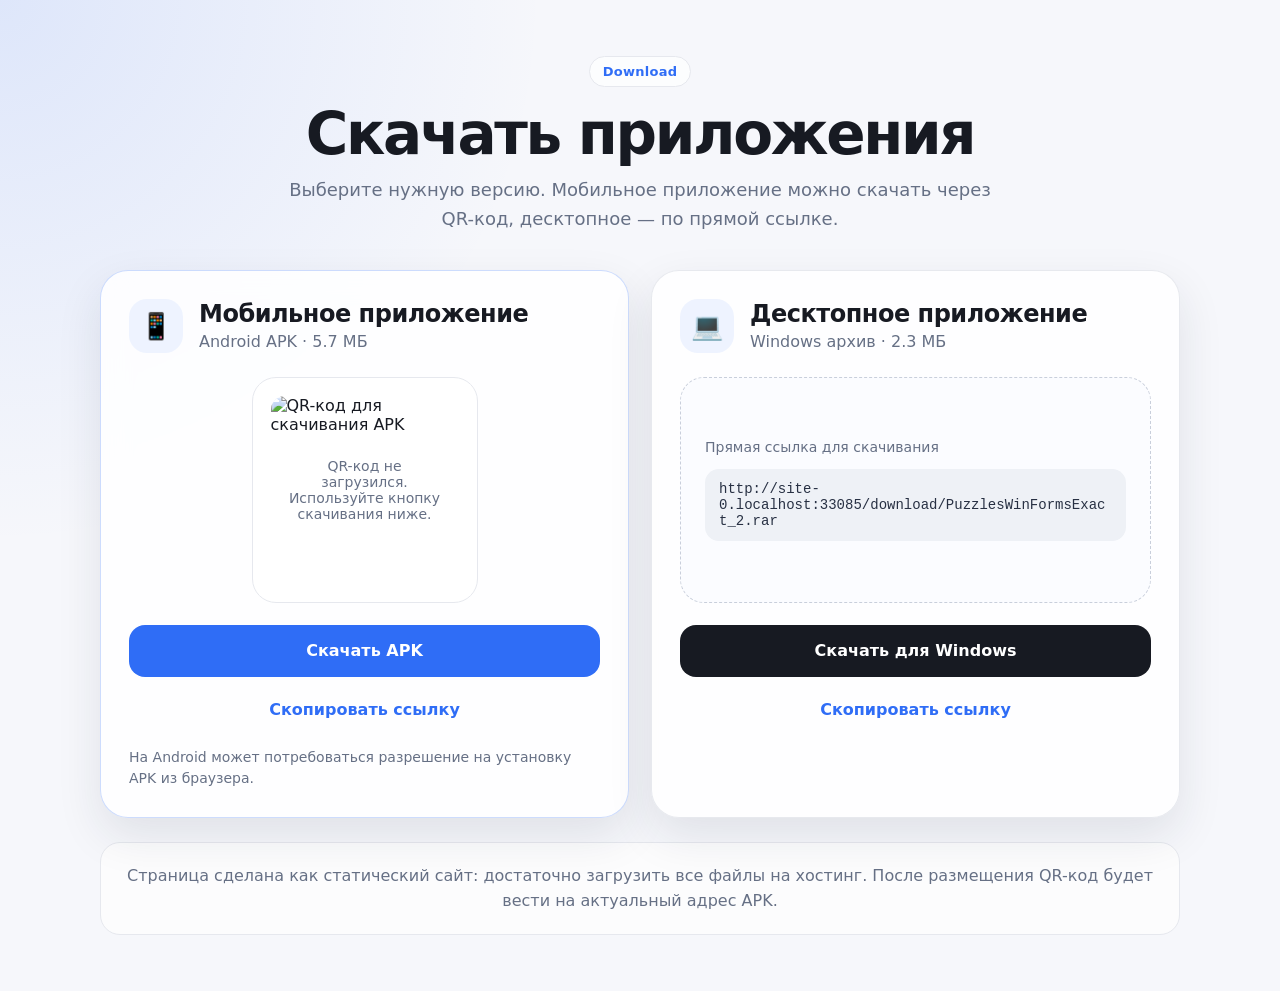
==== index.html @ 2d9080fe "Add files via upload" ====
<!doctype html>
<html lang="ru">
<head>
  <meta charset="utf-8">
  <meta name="viewport" content="width=device-width, initial-scale=1">
  <title>Скачать приложения</title>
  <meta name="description" content="Страница для скачивания мобильного APK и десктопного приложения.">
  <link rel="stylesheet" href="styles.css">
</head>
<body>
  <main class="page">
    <section class="hero" aria-labelledby="page-title">
      <div class="badge">Download</div>
      <h1 id="page-title">Скачать приложения</h1>
      <p>Выберите нужную версию. Мобильное приложение можно скачать через QR-код, десктопное — по прямой ссылке.</p>
    </section>

    <section class="cards" aria-label="Ссылки на скачивание">
      <article class="card card-primary">
        <div class="card-head">
          <div class="icon" aria-hidden="true">📱</div>
          <div>
            <h2>Мобильное приложение</h2>
            <p>Android APK · 5.7 МБ</p>
          </div>
        </div>

        <div class="qr-box">
          <img id="mobileQr" alt="QR-код для скачивания APK" width="190" height="190">
          <div class="qr-fallback" id="qrFallback">QR-код появится после загрузки страницы</div>
        </div>

        <a class="button" id="mobileLink" href="download/app-debug.apk" download>Скачать APK</a>
        <button class="text-button" type="button" data-copy="mobile">Скопировать ссылку</button>
        <p class="note">На Android может потребоваться разрешение на установку APK из браузера.</p>
      </article>

      <article class="card">
        <div class="card-head">
          <div class="icon" aria-hidden="true">💻</div>
          <div>
            <h2>Десктопное приложение</h2>
            <p>Windows архив · 2.3 МБ</p>
          </div>
        </div>

        <div class="link-preview">
          <span>Прямая ссылка для скачивания</span>
          <code id="desktopUrl">download/PuzzlesWinFormsExact_2.rar</code>
        </div>

        <a class="button button-secondary" id="desktopLink" href="download/PuzzlesWinFormsExact_2.rar" download>Скачать для Windows</a>
        <button class="text-button" type="button" data-copy="desktop">Скопировать ссылку</button>
      </article>
    </section>

    <section class="info" aria-label="Информация">
      <p>Страница сделана как статический сайт: достаточно загрузить все файлы на хостинг. После размещения QR-код будет вести на актуальный адрес APK.</p>
    </section>
  </main>

  <div class="toast" id="toast" role="status" aria-live="polite">Ссылка скопирована</div>
  <script src="script.js"></script>
</body>
</html>
---- styles.css ----
:root {
  --bg: #f6f7fb;
  --card: #ffffff;
  --text: #171a22;
  --muted: #667085;
  --line: #e6e8ee;
  --primary: #2f6df6;
  --primary-dark: #1d55d7;
  --soft: #eef3ff;
  --shadow: 0 18px 45px rgba(26, 35, 56, 0.10);
  font-family: Inter, system-ui, -apple-system, BlinkMacSystemFont, "Segoe UI", sans-serif;
}

* {
  box-sizing: border-box;
}

body {
  margin: 0;
  min-height: 100vh;
  background:
    radial-gradient(circle at top left, rgba(47, 109, 246, 0.12), transparent 34rem),
    var(--bg);
  color: var(--text);
}

.page {
  width: min(1080px, calc(100% - 32px));
  margin: 0 auto;
  padding: 56px 0;
}

.hero {
  text-align: center;
  max-width: 720px;
  margin: 0 auto 36px;
}

.badge {
  display: inline-flex;
  align-items: center;
  gap: 8px;
  padding: 7px 13px;
  border: 1px solid var(--line);
  border-radius: 999px;
  background: rgba(255, 255, 255, 0.72);
  color: var(--primary);
  font-weight: 700;
  font-size: 13px;
  letter-spacing: 0.02em;
}

h1 {
  margin: 18px 0 12px;
  font-size: clamp(34px, 6vw, 58px);
  line-height: 1.02;
  letter-spacing: -0.04em;
}

.hero p,
.note,
.info p,
.card-head p {
  color: var(--muted);
}

.hero p {
  margin: 0;
  font-size: 18px;
  line-height: 1.6;
}

.cards {
  display: grid;
  grid-template-columns: repeat(2, minmax(0, 1fr));
  gap: 22px;
}

.card {
  background: rgba(255, 255, 255, 0.86);
  border: 1px solid rgba(230, 232, 238, 0.95);
  border-radius: 28px;
  box-shadow: var(--shadow);
  padding: 28px;
  backdrop-filter: blur(14px);
}

.card-primary {
  border-color: rgba(47, 109, 246, 0.24);
}

.card-head {
  display: flex;
  gap: 16px;
  align-items: center;
  margin-bottom: 24px;
}

.icon {
  width: 54px;
  height: 54px;
  display: grid;
  place-items: center;
  border-radius: 18px;
  background: var(--soft);
  font-size: 26px;
}

h2 {
  margin: 0 0 4px;
  font-size: 24px;
  letter-spacing: -0.02em;
}

.card-head p {
  margin: 0;
}

.qr-box {
  position: relative;
  display: grid;
  place-items: center;
  width: 226px;
  height: 226px;
  margin: 0 auto 22px;
  padding: 18px;
  border: 1px solid var(--line);
  border-radius: 24px;
  background: #fff;
}

.qr-box img {
  display: block;
  border-radius: 14px;
}

.qr-fallback {
  position: absolute;
  inset: 18px;
  display: grid;
  place-items: center;
  text-align: center;
  padding: 14px;
  color: var(--muted);
  font-size: 14px;
}

.qr-box.loaded .qr-fallback {
  display: none;
}

.link-preview {
  min-height: 226px;
  display: flex;
  flex-direction: column;
  justify-content: center;
  gap: 14px;
  padding: 24px;
  margin-bottom: 22px;
  border: 1px dashed #c9cfdb;
  border-radius: 24px;
  background: #fbfcff;
}

.link-preview span {
  color: var(--muted);
  font-size: 14px;
}

code {
  display: block;
  overflow-wrap: anywhere;
  padding: 12px 14px;
  border-radius: 14px;
  background: #eef1f6;
  color: #273043;
  font-family: ui-monospace, SFMono-Regular, Menlo, Consolas, monospace;
  font-size: 14px;
}

.button,
.text-button {
  width: 100%;
  border: 0;
  border-radius: 16px;
  font: inherit;
  font-weight: 700;
  cursor: pointer;
}

.button {
  display: inline-flex;
  justify-content: center;
  align-items: center;
  min-height: 52px;
  padding: 14px 18px;
  background: var(--primary);
  color: #fff;
  text-decoration: none;
  transition: transform 0.15s ease, background 0.15s ease;
}

.button:hover {
  background: var(--primary-dark);
  transform: translateY(-1px);
}

.button-secondary {
  background: #171a22;
}

.button-secondary:hover {
  background: #2a2f3b;
}

.text-button {
  margin-top: 12px;
  min-height: 42px;
  background: transparent;
  color: var(--primary);
}

.note {
  margin: 16px 0 0;
  font-size: 14px;
  line-height: 1.5;
}

.info {
  margin-top: 24px;
  padding: 20px 22px;
  border: 1px solid var(--line);
  border-radius: 20px;
  background: rgba(255, 255, 255, 0.66);
}

.info p {
  margin: 0;
  text-align: center;
  line-height: 1.6;
}

.toast {
  position: fixed;
  left: 50%;
  bottom: 24px;
  transform: translateX(-50%) translateY(120px);
  padding: 12px 18px;
  border-radius: 999px;
  background: #171a22;
  color: #fff;
  box-shadow: var(--shadow);
  opacity: 0;
  transition: opacity 0.2s ease, transform 0.2s ease;
}

.toast.show {
  opacity: 1;
  transform: translateX(-50%) translateY(0);
}

@media (max-width: 760px) {
  .page {
    width: min(100% - 24px, 520px);
    padding: 32px 0;
  }

  .cards {
    grid-template-columns: 1fr;
  }

  .card {
    padding: 22px;
    border-radius: 24px;
  }

  .hero p {
    font-size: 16px;
  }

  .qr-box,
  .link-preview {
    min-height: auto;
  }
}
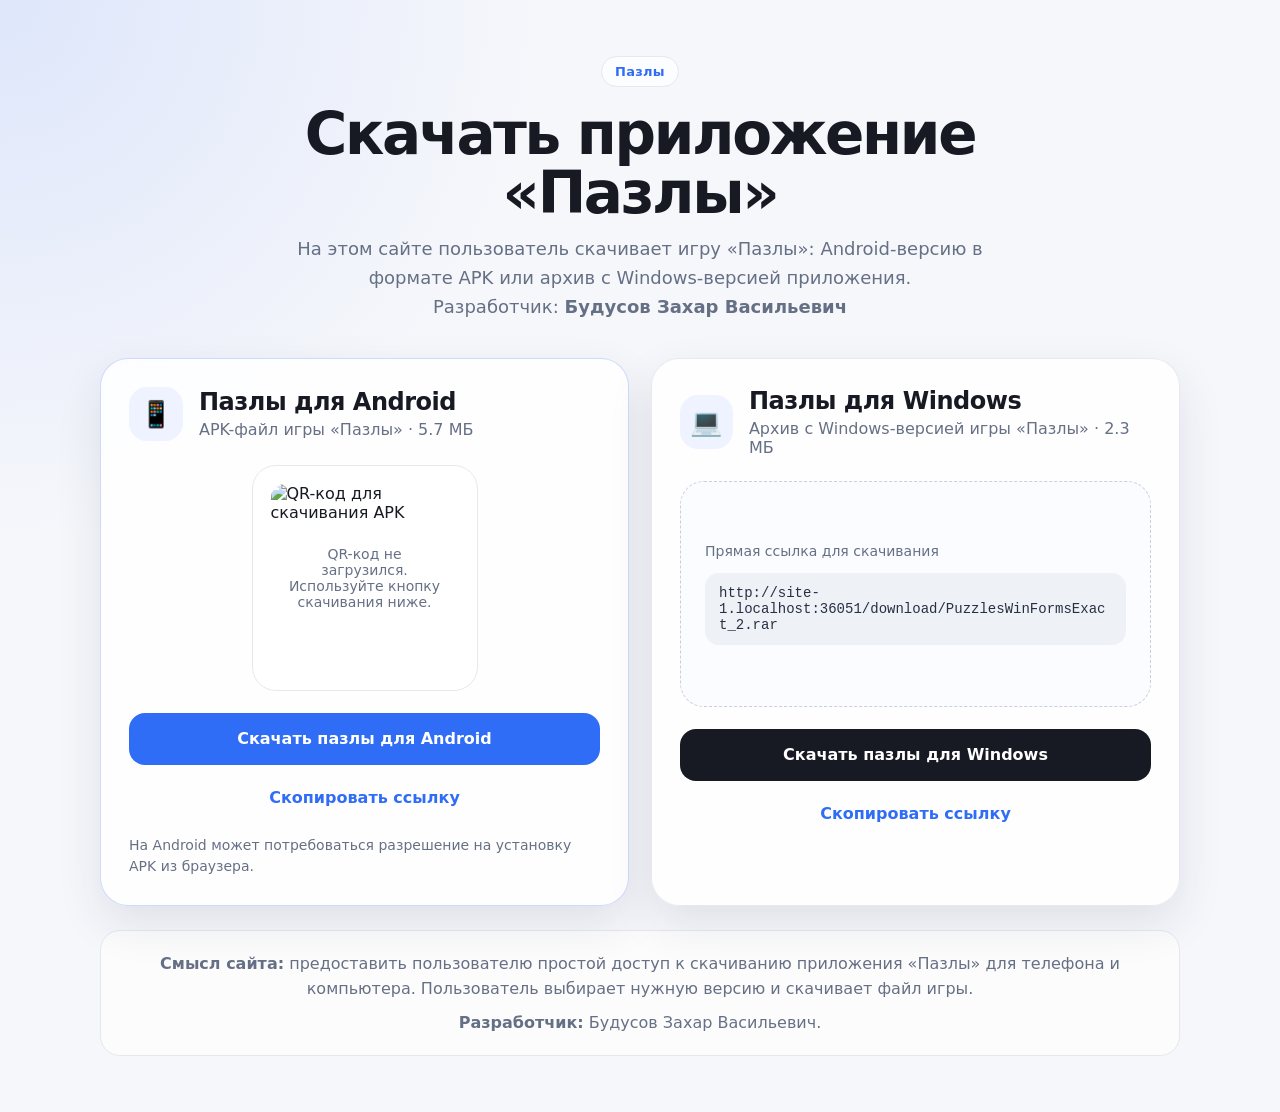
==== commit ebae34e8: "Add files via upload" ====
--- a/index.html
+++ b/index.html
@@ -3,16 +3,17 @@
 <head>
   <meta charset="utf-8">
   <meta name="viewport" content="width=device-width, initial-scale=1">
-  <title>Скачать приложения</title>
-  <meta name="description" content="Страница для скачивания мобильного APK и десктопного приложения.">
+  <title>Скачать пазлы</title>
+  <meta name="description" content="Страница для скачивания приложения «Пазлы» для Android и Windows. Разработчик: Будусов Захар Васильевич.">
   <link rel="stylesheet" href="styles.css">
 </head>
 <body>
   <main class="page">
     <section class="hero" aria-labelledby="page-title">
-      <div class="badge">Download</div>
-      <h1 id="page-title">Скачать приложения</h1>
-      <p>Выберите нужную версию. Мобильное приложение можно скачать через QR-код, десктопное — по прямой ссылке.</p>
+      <div class="badge">Пазлы</div>
+      <h1 id="page-title">Скачать приложение «Пазлы»</h1>
+      <p>На этом сайте пользователь скачивает игру «Пазлы»: Android-версию в формате APK или архив с Windows-версией приложения.</p>
+      <p class="developer-line">Разработчик: <strong>Будусов Захар Васильевич</strong></p>
     </section>
 
     <section class="cards" aria-label="Ссылки на скачивание">
@@ -20,8 +21,8 @@
         <div class="card-head">
           <div class="icon" aria-hidden="true">📱</div>
           <div>
-            <h2>Мобильное приложение</h2>
-            <p>Android APK · 5.7 МБ</p>
+            <h2>Пазлы для Android</h2>
+            <p>APK-файл игры «Пазлы» · 5.7 МБ</p>
           </div>
         </div>
 
@@ -30,7 +31,7 @@
           <div class="qr-fallback" id="qrFallback">QR-код появится после загрузки страницы</div>
         </div>
 
-        <a class="button" id="mobileLink" href="download/app-debug.apk" download>Скачать APK</a>
+        <a class="button" id="mobileLink" href="download/app-debug.apk" download>Скачать пазлы для Android</a>
         <button class="text-button" type="button" data-copy="mobile">Скопировать ссылку</button>
         <p class="note">На Android может потребоваться разрешение на установку APK из браузера.</p>
       </article>
@@ -39,8 +40,8 @@
         <div class="card-head">
           <div class="icon" aria-hidden="true">💻</div>
           <div>
-            <h2>Десктопное приложение</h2>
-            <p>Windows архив · 2.3 МБ</p>
+            <h2>Пазлы для Windows</h2>
+            <p>Архив с Windows-версией игры «Пазлы» · 2.3 МБ</p>
           </div>
         </div>
 
@@ -49,13 +50,14 @@
           <code id="desktopUrl">download/PuzzlesWinFormsExact_2.rar</code>
         </div>
 
-        <a class="button button-secondary" id="desktopLink" href="download/PuzzlesWinFormsExact_2.rar" download>Скачать для Windows</a>
+        <a class="button button-secondary" id="desktopLink" href="download/PuzzlesWinFormsExact_2.rar" download>Скачать пазлы для Windows</a>
         <button class="text-button" type="button" data-copy="desktop">Скопировать ссылку</button>
       </article>
     </section>
 
     <section class="info" aria-label="Информация">
-      <p>Страница сделана как статический сайт: достаточно загрузить все файлы на хостинг. После размещения QR-код будет вести на актуальный адрес APK.</p>
+      <p><strong>Смысл сайта:</strong> предоставить пользователю простой доступ к скачиванию приложения «Пазлы» для телефона и компьютера. Пользователь выбирает нужную версию и скачивает файл игры.</p>
+      <p><strong>Разработчик:</strong> Будусов Захар Васильевич.</p>
     </section>
   </main>
 
--- a/styles.css
+++ b/styles.css
@@ -58,6 +58,7 @@
 }
 
 .hero p,
+.developer-line,
 .note,
 .info p,
 .card-head p {
@@ -68,6 +69,11 @@
   margin: 0;
   font-size: 18px;
   line-height: 1.6;
+}
+
+.developer-line {
+  margin: 14px 0 0;
+  font-size: 16px;
 }
 
 .cards {
@@ -238,6 +244,10 @@
   margin: 0;
   text-align: center;
   line-height: 1.6;
+}
+
+.info p + p {
+  margin-top: 8px;
 }
 
 .toast {
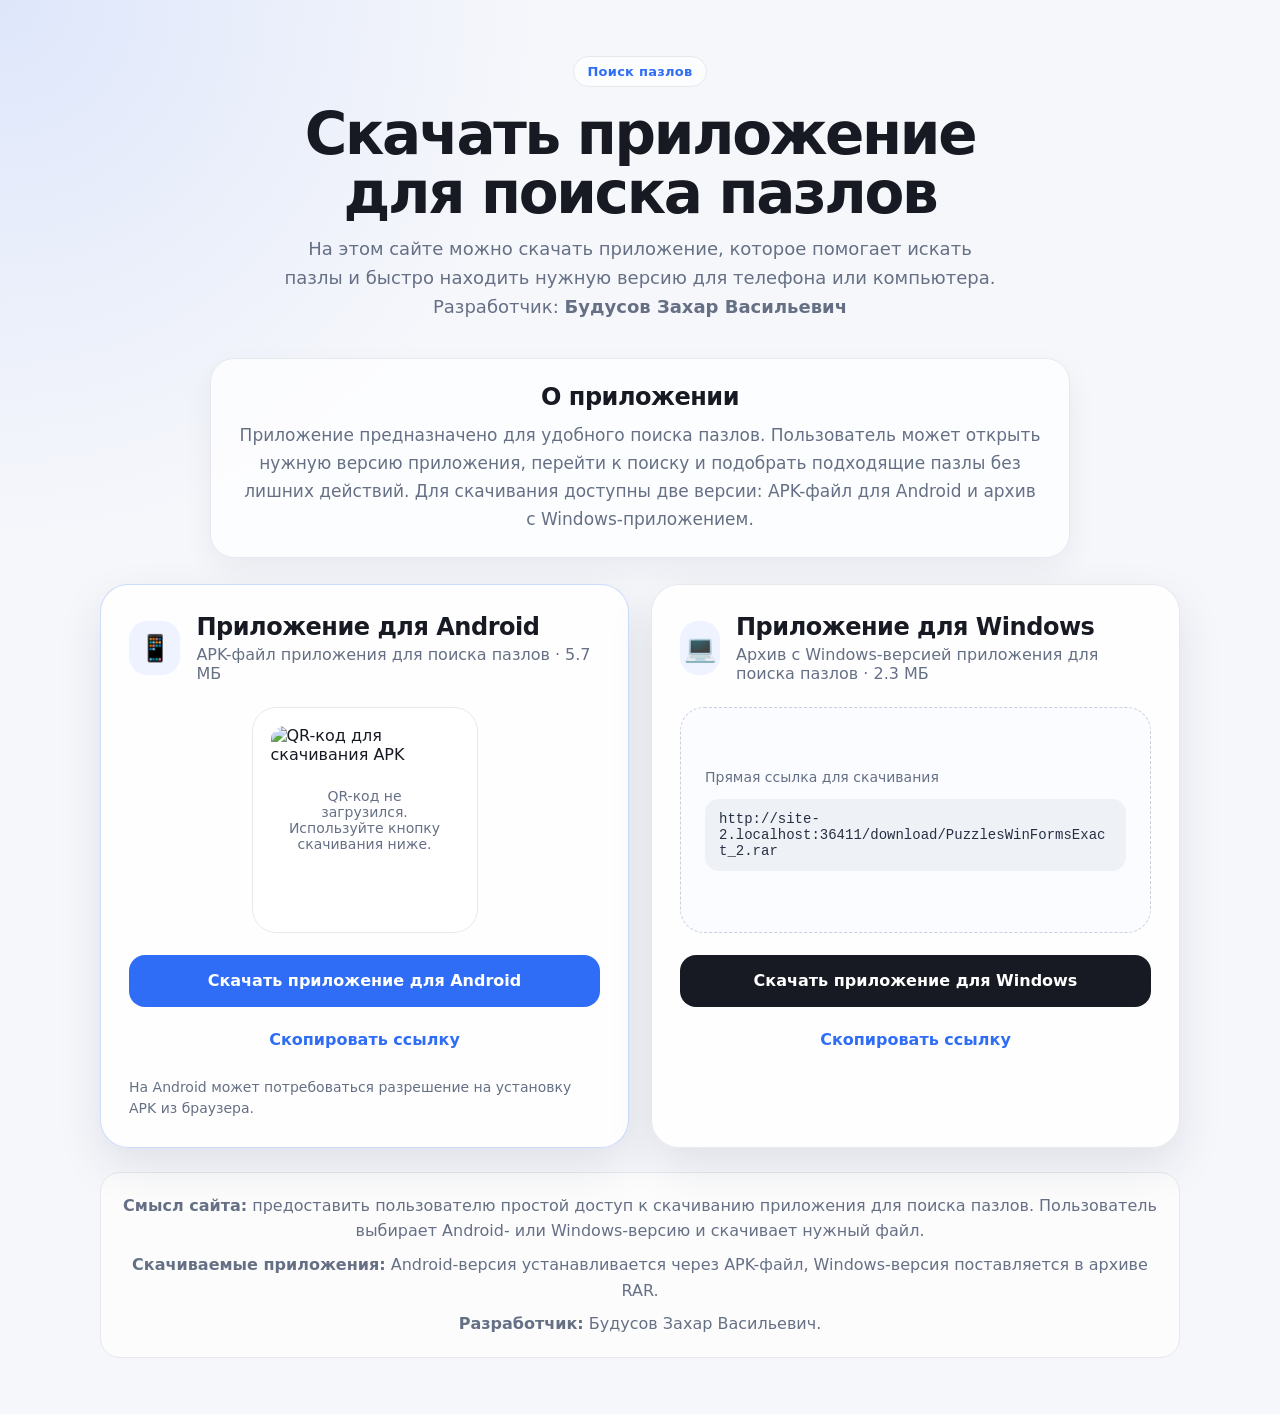
==== commit b39ecbbf: "Add files via upload" ====
--- a/index.html
+++ b/index.html
@@ -3,17 +3,22 @@
 <head>
   <meta charset="utf-8">
   <meta name="viewport" content="width=device-width, initial-scale=1">
-  <title>Скачать пазлы</title>
-  <meta name="description" content="Страница для скачивания приложения «Пазлы» для Android и Windows. Разработчик: Будусов Захар Васильевич.">
+  <title>Скачать приложение для поиска пазлов</title>
+  <meta name="description" content="Страница для скачивания приложения для поиска пазлов для Android и Windows. Разработчик: Будусов Захар Васильевич.">
   <link rel="stylesheet" href="styles.css">
 </head>
 <body>
   <main class="page">
     <section class="hero" aria-labelledby="page-title">
-      <div class="badge">Пазлы</div>
-      <h1 id="page-title">Скачать приложение «Пазлы»</h1>
-      <p>На этом сайте пользователь скачивает игру «Пазлы»: Android-версию в формате APK или архив с Windows-версией приложения.</p>
+      <div class="badge">Поиск пазлов</div>
+      <h1 id="page-title">Скачать приложение для поиска пазлов</h1>
+      <p>На этом сайте можно скачать приложение, которое помогает искать пазлы и быстро находить нужную версию для телефона или компьютера.</p>
       <p class="developer-line">Разработчик: <strong>Будусов Захар Васильевич</strong></p>
+    </section>
+
+    <section class="about-app" aria-label="Описание приложения">
+      <h2>О приложении</h2>
+      <p>Приложение предназначено для удобного поиска пазлов. Пользователь может открыть нужную версию приложения, перейти к поиску и подобрать подходящие пазлы без лишних действий. Для скачивания доступны две версии: APK-файл для Android и архив с Windows-приложением.</p>
     </section>
 
     <section class="cards" aria-label="Ссылки на скачивание">
@@ -21,8 +26,8 @@
         <div class="card-head">
           <div class="icon" aria-hidden="true">📱</div>
           <div>
-            <h2>Пазлы для Android</h2>
-            <p>APK-файл игры «Пазлы» · 5.7 МБ</p>
+            <h2>Приложение для Android</h2>
+            <p>APK-файл приложения для поиска пазлов · 5.7 МБ</p>
           </div>
         </div>
 
@@ -31,7 +36,7 @@
           <div class="qr-fallback" id="qrFallback">QR-код появится после загрузки страницы</div>
         </div>
 
-        <a class="button" id="mobileLink" href="download/app-debug.apk" download>Скачать пазлы для Android</a>
+        <a class="button" id="mobileLink" href="download/app-debug.apk" download>Скачать приложение для Android</a>
         <button class="text-button" type="button" data-copy="mobile">Скопировать ссылку</button>
         <p class="note">На Android может потребоваться разрешение на установку APK из браузера.</p>
       </article>
@@ -40,8 +45,8 @@
         <div class="card-head">
           <div class="icon" aria-hidden="true">💻</div>
           <div>
-            <h2>Пазлы для Windows</h2>
-            <p>Архив с Windows-версией игры «Пазлы» · 2.3 МБ</p>
+            <h2>Приложение для Windows</h2>
+            <p>Архив с Windows-версией приложения для поиска пазлов · 2.3 МБ</p>
           </div>
         </div>
 
@@ -50,13 +55,14 @@
           <code id="desktopUrl">download/PuzzlesWinFormsExact_2.rar</code>
         </div>
 
-        <a class="button button-secondary" id="desktopLink" href="download/PuzzlesWinFormsExact_2.rar" download>Скачать пазлы для Windows</a>
+        <a class="button button-secondary" id="desktopLink" href="download/PuzzlesWinFormsExact_2.rar" download>Скачать приложение для Windows</a>
         <button class="text-button" type="button" data-copy="desktop">Скопировать ссылку</button>
       </article>
     </section>
 
     <section class="info" aria-label="Информация">
-      <p><strong>Смысл сайта:</strong> предоставить пользователю простой доступ к скачиванию приложения «Пазлы» для телефона и компьютера. Пользователь выбирает нужную версию и скачивает файл игры.</p>
+      <p><strong>Смысл сайта:</strong> предоставить пользователю простой доступ к скачиванию приложения для поиска пазлов. Пользователь выбирает Android- или Windows-версию и скачивает нужный файл.</p>
+      <p><strong>Скачиваемые приложения:</strong> Android-версия устанавливается через APK-файл, Windows-версия поставляется в архиве RAR.</p>
       <p><strong>Разработчик:</strong> Будусов Захар Васильевич.</p>
     </section>
   </main>
--- a/styles.css
+++ b/styles.css
@@ -74,6 +74,29 @@
 .developer-line {
   margin: 14px 0 0;
   font-size: 16px;
+}
+
+
+.about-app {
+  max-width: 860px;
+  margin: 0 auto 26px;
+  padding: 24px 28px;
+  border: 1px solid var(--line);
+  border-radius: 24px;
+  background: rgba(255, 255, 255, 0.72);
+  box-shadow: 0 12px 30px rgba(26, 35, 56, 0.06);
+  text-align: center;
+}
+
+.about-app h2 {
+  margin-bottom: 10px;
+}
+
+.about-app p {
+  margin: 0;
+  color: var(--muted);
+  font-size: 17px;
+  line-height: 1.65;
 }
 
 .cards {
@@ -275,7 +298,30 @@
     padding: 32px 0;
   }
 
-  .cards {
+  
+.about-app {
+  max-width: 860px;
+  margin: 0 auto 26px;
+  padding: 24px 28px;
+  border: 1px solid var(--line);
+  border-radius: 24px;
+  background: rgba(255, 255, 255, 0.72);
+  box-shadow: 0 12px 30px rgba(26, 35, 56, 0.06);
+  text-align: center;
+}
+
+.about-app h2 {
+  margin-bottom: 10px;
+}
+
+.about-app p {
+  margin: 0;
+  color: var(--muted);
+  font-size: 17px;
+  line-height: 1.65;
+}
+
+.cards {
     grid-template-columns: 1fr;
   }
 
